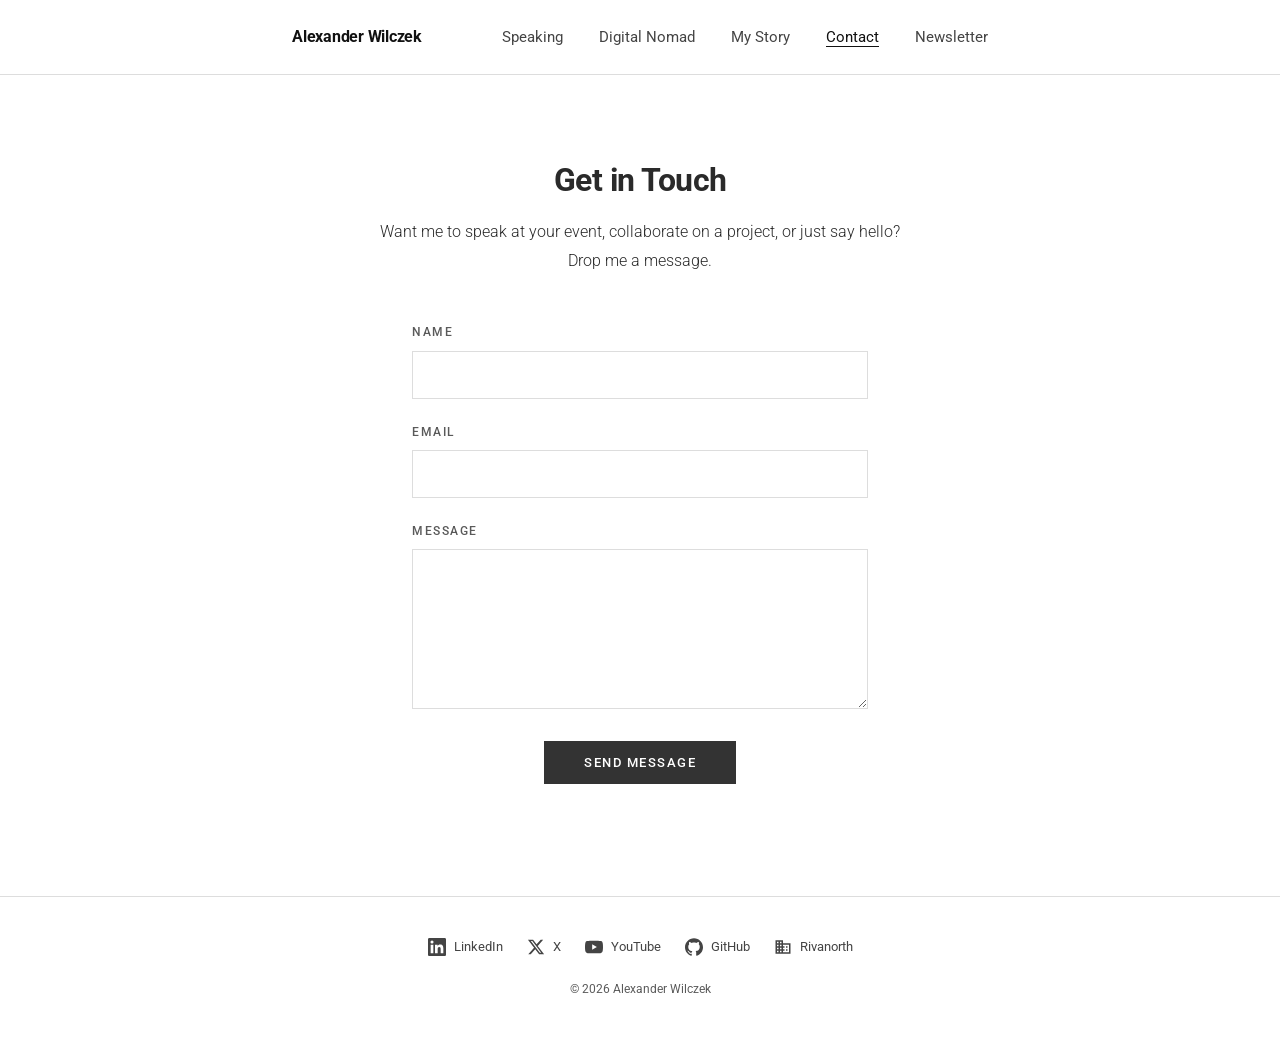
==== contact.html @ ad67a934 "feat: complete personal website for Alexander Wilczek Static multi-page personal website built with " ====
<!DOCTYPE html>
<html lang="en">
<head>
  <meta charset="UTF-8">
  <meta name="viewport" content="width=device-width, initial-scale=1.0">
  <title>Contact — Alexander Wilczek</title>
  <meta name="description" content="Get in touch with Alexander Wilczek for speaking engagements, security consulting, or collaboration.">
  <link rel="icon" type="image/png" sizes="32x32" href="images/favicon-32.png">
  <link rel="apple-touch-icon" sizes="180x180" href="images/favicon-180.png">
  <meta property="og:title" content="Contact — Alexander Wilczek">
  <meta property="og:description" content="Get in touch with Alexander Wilczek for speaking engagements, security consulting, or collaboration.">
  <meta property="og:image" content="https://alexanderwilczek.com/images/og-image.png">
  <meta property="og:url" content="https://alexanderwilczek.com/contact.html">
  <meta property="og:type" content="website">
  <link rel="canonical" href="https://alexanderwilczek.com/contact.html">
  <link href="https://fonts.googleapis.com/css2?family=Roboto:wght@300;400;500;700&display=swap" rel="stylesheet">
  <link rel="stylesheet" href="styles.css">
  <style>
    /* ── Page Header ── */
    .page-header {
      text-align: center;
      padding: 5rem var(--page-padding) 2rem;
      max-width: 620px;
      margin: 0 auto;
    }

    .page-header__title {
      font-size: 2rem;
      font-weight: 700;
      letter-spacing: -0.5px;
      margin-bottom: 0.75rem;
    }

    .page-header__desc {
      font-size: 1rem;
      color: var(--color-body);
      font-weight: 300;
      line-height: 1.8;
    }

    /* ── Contact Form ── */
    .contact {
      max-width: 520px;
      margin: 0 auto;
      padding: 1rem var(--page-padding) 4rem;
    }

    .form__group {
      margin-bottom: 1.5rem;
    }

    .form__label {
      display: block;
      font-size: 0.75rem;
      text-transform: uppercase;
      letter-spacing: 1.5px;
      color: var(--color-muted);
      font-weight: 500;
      margin-bottom: 0.5rem;
    }

    .form__input,
    .form__textarea {
      width: 100%;
      padding: 0.875rem 1rem;
      border: 1px solid var(--color-border);
      background: var(--color-bg);
      font-family: var(--font);
      font-size: 0.9375rem;
      color: var(--color-body);
      transition: border-color 0.2s;
      outline: none;
      -webkit-appearance: none;
      border-radius: 0;
    }

    .form__input:focus,
    .form__textarea:focus {
      border-color: var(--color-primary);
    }

    .form__textarea {
      min-height: 160px;
      resize: vertical;
    }

    .form__actions {
      text-align: center;
    }

    .form__submit {
      display: inline-block;
      padding: 0.875rem 2.5rem;
      background: var(--color-upcoming-bg);
      color: var(--color-bg);
      border: none;
      font-family: var(--font);
      font-size: 0.8125rem;
      font-weight: 500;
      text-transform: uppercase;
      letter-spacing: 1.5px;
      cursor: pointer;
      transition: background 0.2s;
    }

    .form__submit:hover { background: var(--color-upcoming-hover); }



    /* ── Responsive ── */
    @media (max-width: 768px) {
      .page-header { padding: 3.5rem var(--page-padding) 1.5rem; }
      .page-header__title { font-size: 1.5rem; }
    }
  </style>
</head>
<body>

  <nav class="nav"><div class="nav__inner">
    <a href="index.html" class="nav__logo">Alexander Wilczek</a>
    <ul class="nav__links">
      <li><a href="index.html#speaking">Speaking</a></li>
      <li><a href="digital-nomad.html">Digital Nomad</a></li>
      <li><a href="my-story.html">My Story</a></li>
      <li><a href="contact.html" class="active">Contact</a></li>
      <li><a href="#" onclick="document.getElementById('newsletter-modal').classList.add('is-open');return false;">Newsletter</a></li>
    </ul>
  </div></nav>

  <header class="page-header">
    <h1 class="page-header__title">Get in Touch</h1>
    <p class="page-header__desc">Want me to speak at your event, collaborate on a project, or just say hello? Drop me a message.</p>
  </header>

  <section class="contact">
    <form action="https://formspree.io/f/mojyvaro" method="POST">
      <div class="form__group">
        <label for="name" class="form__label">Name</label>
        <input type="text" id="name" name="name" class="form__input" required>
      </div>
      <div class="form__group">
        <label for="email" class="form__label">Email</label>
        <input type="email" id="email" name="email" class="form__input" required>
      </div>
      <div class="form__group">
        <label for="message" class="form__label">Message</label>
        <textarea id="message" name="message" class="form__textarea" required></textarea>
      </div>
      <div class="form__actions">
        <button type="submit" class="form__submit">Send Message</button>
      </div>
    </form>
  </section>

  <footer class="footer">
    <ul class="socials">
      <li><a href="https://www.linkedin.com/in/alexander-wilczek/" target="_blank" rel="noopener"><svg viewBox="0 0 24 24"><path d="M20.447 20.452h-3.554v-5.569c0-1.328-.027-3.037-1.852-3.037-1.853 0-2.136 1.445-2.136 2.939v5.667H9.351V9h3.414v1.561h.046c.477-.9 1.637-1.85 3.37-1.85 3.601 0 4.267 2.37 4.267 5.455v6.286zM5.337 7.433a2.062 2.062 0 01-2.063-2.065 2.064 2.064 0 112.063 2.065zm1.782 13.019H3.555V9h3.564v11.452zM22.225 0H1.771C.792 0 0 .774 0 1.729v20.542C0 23.227.792 24 1.771 24h20.451C23.2 24 24 23.227 24 22.271V1.729C24 .774 23.2 0 22.222 0h.003z"/></svg> LinkedIn</a></li>
      <li><a href="https://twitter.com/SecWillCheck" target="_blank" rel="noopener"><svg viewBox="0 0 24 24"><path d="M18.244 2.25h3.308l-7.227 8.26 8.502 11.24H16.17l-5.214-6.817L4.99 21.75H1.68l7.73-8.835L1.254 2.25H8.08l4.713 6.231zm-1.161 17.52h1.833L7.084 4.126H5.117z"/></svg> X</a></li>
      <li><a href="https://www.youtube.com/@Alexander-Wilczek" target="_blank" rel="noopener"><svg viewBox="0 0 24 24"><path d="M23.498 6.186a3.016 3.016 0 00-2.122-2.136C19.505 3.545 12 3.545 12 3.545s-7.505 0-9.377.505A3.017 3.017 0 00.502 6.186C0 8.07 0 12 0 12s0 3.93.502 5.814a3.016 3.016 0 002.122 2.136c1.871.505 9.376.505 9.376.505s7.505 0 9.377-.505a3.015 3.015 0 002.122-2.136C24 15.93 24 12 24 12s0-3.93-.502-5.814zM9.545 15.568V8.432L15.818 12l-6.273 3.568z"/></svg> YouTube</a></li>
      <li><a href="https://github.com/SecurityWillCheck" target="_blank" rel="noopener"><svg viewBox="0 0 24 24"><path d="M12 .297c-6.63 0-12 5.373-12 12 0 5.303 3.438 9.8 8.205 11.385.6.113.82-.258.82-.577 0-.285-.01-1.04-.015-2.04-3.338.724-4.042-1.61-4.042-1.61C4.422 18.07 3.633 17.7 3.633 17.7c-1.087-.744.084-.729.084-.729 1.205.084 1.838 1.236 1.838 1.236 1.07 1.835 2.809 1.305 3.495.998.108-.776.417-1.305.76-1.605-2.665-.3-5.466-1.332-5.466-5.93 0-1.31.465-2.38 1.235-3.22-.135-.303-.54-1.523.105-3.176 0 0 1.005-.322 3.3 1.23.96-.267 1.98-.399 3-.405 1.02.006 2.04.138 3 .405 2.28-1.552 3.285-1.23 3.285-1.23.645 1.653.24 2.873.12 3.176.765.84 1.23 1.91 1.23 3.22 0 4.61-2.805 5.625-5.475 5.92.42.36.81 1.096.81 2.22 0 1.606-.015 2.896-.015 3.286 0 .315.21.69.825.57C20.565 22.092 24 17.592 24 12.297c0-6.627-5.373-12-12-12"/></svg> GitHub</a></li>
      <li><a href="https://rivanorth.com" target="_blank" rel="noopener"><svg viewBox="0 0 24 24"><path d="M12 7V3H2v18h20V7H12zM6 19H4v-2h2v2zm0-4H4v-2h2v2zm0-4H4V9h2v2zm0-4H4V5h2v2zm4 12H8v-2h2v2zm0-4H8v-2h2v2zm0-4H8V9h2v2zm0-4H8V5h2v2zm10 12h-8v-2h2v-2h-2v-2h2v-2h-2V9h8v10zm-2-8h-2v2h2v-2zm0 4h-2v2h2v-2z"/></svg> Rivanorth</a></li>
    </ul>
    <p class="footer__copy">&copy; 2026 Alexander Wilczek</p>
  </footer>

  <div class="modal" id="newsletter-modal">
    <div class="modal__overlay" onclick="this.parentElement.classList.remove('is-open')"></div>
    <div class="modal__content">
      <button class="modal__close" onclick="document.getElementById('newsletter-modal').classList.remove('is-open')">&times;</button>
      <h2 class="modal__title">Newsletter</h2>
      <p class="modal__desc">Stay up to date with cybersecurity insights, speaking events, and life on the road.</p>
      <form class="modal__form" action="https://buttondown.com/api/emails/embed-subscribe/alexanderwilczek" method="post" target="_blank">
        <input type="email" name="email" class="modal__input" placeholder="Your email" required>
        <button type="submit" class="modal__btn">Subscribe</button>
      </form>
    </div>
  </div>

</body>
</html>
---- styles.css ----
/* ═══════════════════════════════════════════════════
   Alexander Wilczek — Personal Website
   Shared styles across all pages
   ═══════════════════════════════════════════════════ */

/* ── Reset ── */
*, *::before, *::after { margin: 0; padding: 0; box-sizing: border-box; }

/* ── Custom Properties ── */
:root {
  /* Colors — see docs/STYLING.md for usage rules */
  --color-primary: #111;         /* headings, names, conference titles, nav logo */
  --color-body: #2a2a2a;         /* body text, paragraphs, bios, story content */
  --color-secondary: #444;       /* talk titles, supporting text, nav links */
  --color-muted: #5a5a5a;        /* dates, locations, labels, captions, footer — WCAG AA on all backgrounds */
  --color-border: #ddd;          /* dividers, card borders, separators */
  --color-surface: #f5f5f5;      /* card backgrounds, stat boxes */
  --color-bg: #fff;              /* page background */

  /* Upcoming talk cards (dark background variant) */
  --color-upcoming-bg: #333;
  --color-upcoming-hover: #3d3d3d;
  --color-upcoming-text: #ccc;
  --color-upcoming-muted: #aaa;

  /* Legacy aliases — avoid in new code */
  --black: var(--color-primary);
  --white: var(--color-bg);
  --gray-100: var(--color-surface);
  --gray-200: var(--color-border);
  --gray-400: var(--color-muted);
  --gray-600: var(--color-secondary);

  /* Typography */
  --font: 'Roboto', sans-serif;

  /* Layout */
  --max-width: 760px;
  --page-padding: 2rem;
}

/* ── Base ── */
body {
  font-family: var(--font);
  background: var(--color-bg);
  color: var(--color-body);
  line-height: 1.6;
  -webkit-font-smoothing: antialiased;
}

a { color: inherit; }
img { display: block; max-width: 100%; }

/* ── Nav ── */
.nav {
  border-bottom: 1px solid var(--color-border);
  position: sticky;
  top: 0;
  background: var(--color-bg);
  z-index: 50;
}

.nav__inner {
  display: flex;
  justify-content: space-between;
  align-items: center;
  padding: 1.5rem var(--page-padding);
  max-width: var(--max-width);
  margin: 0 auto;
}

.nav__logo {
  font-weight: 700;
  font-size: 1rem;
  color: var(--color-primary);
  text-decoration: none;
  letter-spacing: -0.25px;
}

.nav__links {
  display: flex;
  gap: 2.25rem;
  list-style: none;
}

.nav__links a {
  text-decoration: none;
  color: var(--color-secondary);
  font-size: 0.9375rem;
  font-weight: 400;
  transition: color 0.2s;
}

.nav__links a:hover,
.nav__links a.active {
  color: var(--color-primary);
  text-decoration: underline;
  text-underline-offset: 4px;
}

/* ── Footer ── */
.footer {
  text-align: center;
  padding: 2.5rem var(--page-padding);
  border-top: 1px solid var(--color-border);
  margin-top: 3rem;
}

.footer .socials {
  margin-bottom: 1rem;
}

.footer__copy {
  font-size: 0.75rem;
  color: var(--color-muted);
}

/* ── Newsletter Modal ── */
.modal {
  display: none;
  position: fixed;
  inset: 0;
  z-index: 100;
  align-items: center;
  justify-content: center;
}

.modal.is-open {
  display: flex;
}

.modal__overlay {
  position: absolute;
  inset: 0;
  background: rgba(0, 0, 0, 0.4);
}

.modal__content {
  position: relative;
  background: var(--color-bg);
  padding: 3rem 2.5rem;
  max-width: 400px;
  width: 90%;
  text-align: center;
}

.modal__close {
  position: absolute;
  top: 1rem;
  right: 1rem;
  background: none;
  border: none;
  font-size: 1.25rem;
  color: var(--color-muted);
  cursor: pointer;
  line-height: 1;
  padding: 0.25rem;
}

.modal__close:hover {
  color: var(--color-primary);
}

.modal__title {
  font-size: 1.25rem;
  font-weight: 700;
  color: var(--color-primary);
  margin-bottom: 0.5rem;
}

.modal__desc {
  font-size: 0.875rem;
  color: var(--color-body);
  font-weight: 300;
  line-height: 1.6;
  margin-bottom: 1.5rem;
}

.modal__form {
  display: flex;
}

.modal__input {
  flex: 1;
  padding: 0.875rem 1rem;
  border: 1px solid var(--color-border);
  border-right: none;
  background: var(--color-bg);
  font-family: var(--font);
  font-size: 0.875rem;
  color: var(--color-body);
  outline: none;
  -webkit-appearance: none;
  border-radius: 0;
}

.modal__input:focus {
  border-color: var(--color-primary);
}

.modal__btn {
  padding: 0.875rem 1.5rem;
  background: var(--color-upcoming-bg);
  color: var(--color-bg);
  border: none;
  font-family: var(--font);
  font-size: 0.75rem;
  font-weight: 500;
  text-transform: uppercase;
  letter-spacing: 1px;
  cursor: pointer;
  transition: background 0.2s;
  white-space: nowrap;
}

.modal__btn:hover {
  background: var(--color-upcoming-hover);
}

/* ── Section Title ── */
.section-title {
  text-align: center;
  font-size: 0.75rem;
  text-transform: uppercase;
  letter-spacing: 3px;
  color: var(--color-muted);
  margin-bottom: 3rem;
}

/* ── Divider ── */
.divider {
  width: 40px;
  height: 1px;
  background: var(--color-border);
  margin: 0 auto;
}

/* ── Social Icons ── */
.socials {
  display: flex;
  justify-content: center;
  gap: 1.5rem;
  list-style: none;
  flex-wrap: wrap;
}

.socials a {
  display: inline-flex;
  align-items: center;
  gap: 0.5rem;
  text-decoration: none;
  color: var(--color-secondary);
  font-size: 0.8125rem;
  font-weight: 400;
  transition: color 0.2s;
}

.socials a:hover { color: var(--color-primary); }

.socials svg {
  width: 18px;
  height: 18px;
  fill: currentColor;
  flex-shrink: 0;
}

/* ── Responsive ── */
@media (max-width: 768px) {
  :root {
    --page-padding: 1.5rem;
  }

  .nav__links { gap: 1rem; }

  .nav__links a {
    font-size: 0.75rem;
  }

}
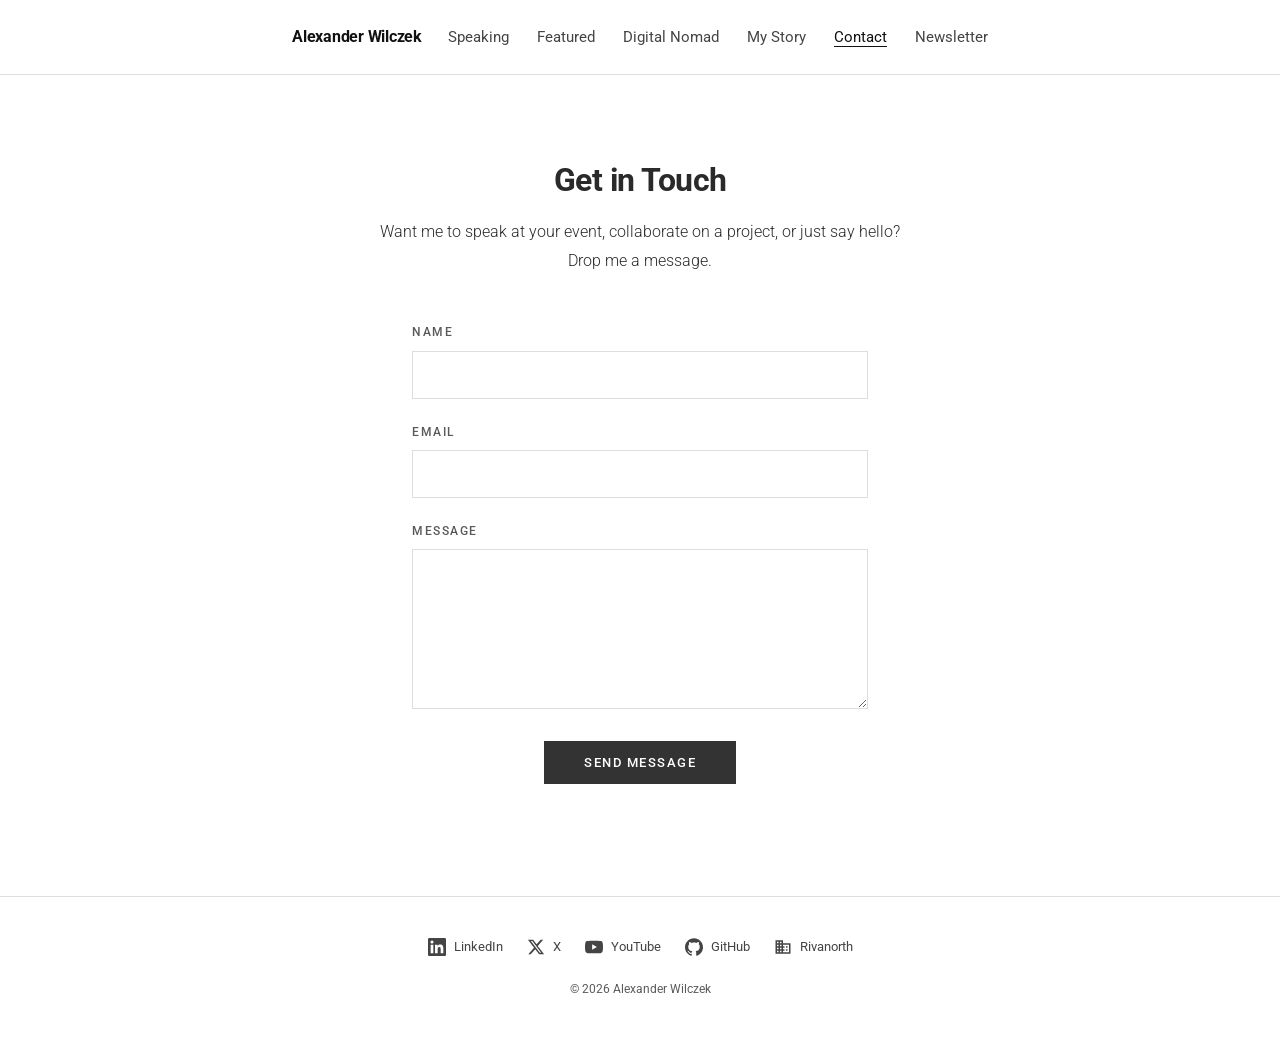
==== commit 194ee5f5: "Add Featured In section; move AISA CyberCon talks to past with photos - New #featured section on the" ====
--- a/contact.html
+++ b/contact.html
@@ -5,8 +5,8 @@
   <meta name="viewport" content="width=device-width, initial-scale=1.0">
   <title>Contact — Alexander Wilczek</title>
   <meta name="description" content="Get in touch with Alexander Wilczek for speaking engagements, security consulting, or collaboration.">
-  <link rel="icon" type="image/png" sizes="32x32" href="images/favicon-32.png">
-  <link rel="apple-touch-icon" sizes="180x180" href="images/favicon-180.png">
+  <link rel="icon" type="image/png" sizes="32x32" href="images/favicon-32-v2.png">
+  <link rel="apple-touch-icon" sizes="180x180" href="images/favicon-180-v2.png">
   <meta property="og:title" content="Contact — Alexander Wilczek">
   <meta property="og:description" content="Get in touch with Alexander Wilczek for speaking engagements, security consulting, or collaboration.">
   <meta property="og:image" content="https://alexanderwilczek.com/images/og-image.png">
@@ -118,8 +118,12 @@
 
   <nav class="nav"><div class="nav__inner">
     <a href="index.html" class="nav__logo">Alexander Wilczek</a>
-    <ul class="nav__links">
+    <button class="nav__burger" aria-label="Toggle menu" aria-expanded="false" aria-controls="nav-links" onclick="var l=document.getElementById('nav-links');var o=l.classList.toggle('is-open');this.classList.toggle('is-open',o);this.setAttribute('aria-expanded',o);return false;">
+      <span></span><span></span><span></span>
+    </button>
+    <ul class="nav__links" id="nav-links">
       <li><a href="index.html#speaking">Speaking</a></li>
+      <li><a href="index.html#featured">Featured</a></li>
       <li><a href="digital-nomad.html">Digital Nomad</a></li>
       <li><a href="my-story.html">My Story</a></li>
       <li><a href="contact.html" class="active">Contact</a></li>
--- a/styles.css
+++ b/styles.css
@@ -75,11 +75,12 @@
   color: var(--color-primary);
   text-decoration: none;
   letter-spacing: -0.25px;
+  white-space: nowrap;
 }
 
 .nav__links {
   display: flex;
-  gap: 2.25rem;
+  gap: 1.75rem;
   list-style: none;
 }
 
@@ -88,6 +89,7 @@
   color: var(--color-secondary);
   font-size: 0.9375rem;
   font-weight: 400;
+  white-space: nowrap;
   transition: color 0.2s;
 }
 
@@ -96,6 +98,39 @@
   color: var(--color-primary);
   text-decoration: underline;
   text-underline-offset: 4px;
+}
+
+.nav__burger {
+  display: none;
+  flex-direction: column;
+  justify-content: center;
+  gap: 5px;
+  width: 28px;
+  height: 28px;
+  padding: 0;
+  background: none;
+  border: 0;
+  cursor: pointer;
+}
+
+.nav__burger span {
+  display: block;
+  height: 2px;
+  width: 100%;
+  background: var(--color-primary);
+  transition: transform 0.2s, opacity 0.2s;
+}
+
+.nav__burger.is-open span:nth-child(1) {
+  transform: translateY(7px) rotate(45deg);
+}
+
+.nav__burger.is-open span:nth-child(2) {
+  opacity: 0;
+}
+
+.nav__burger.is-open span:nth-child(3) {
+  transform: translateY(-7px) rotate(-45deg);
 }
 
 /* ── Footer ── */
@@ -270,10 +305,36 @@
     --page-padding: 1.5rem;
   }
 
-  .nav__links { gap: 1rem; }
+  .nav__burger { display: flex; }
+
+  .nav__links {
+    display: none;
+    position: absolute;
+    top: 100%;
+    left: 0;
+    right: 0;
+    flex-direction: column;
+    gap: 0;
+    background: var(--color-bg);
+    border-bottom: 1px solid var(--color-border);
+    padding: 0.5rem var(--page-padding) 1rem;
+  }
+
+  .nav__links.is-open {
+    display: flex;
+  }
+
+  .nav__links li {
+    padding: 0.75rem 0;
+    border-top: 1px solid var(--color-border);
+  }
 
   .nav__links a {
-    font-size: 0.75rem;
-  }
-
-}
+    font-size: 0.9375rem;
+    display: block;
+  }
+
+  .nav__inner {
+    position: relative;
+  }
+}
